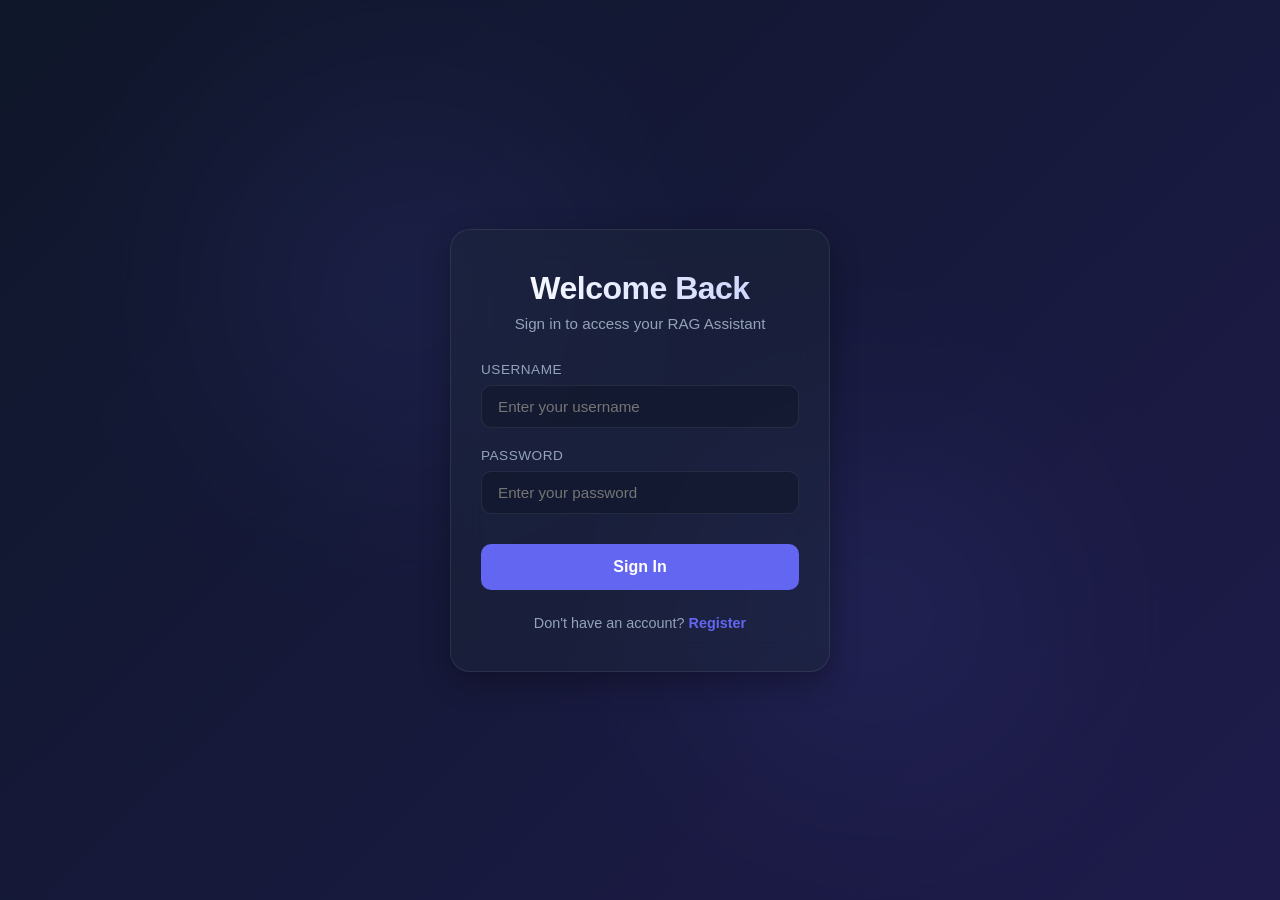
==== frontend/login.html @ 575b79dd "Added metadata filtering functionality" ====
<!DOCTYPE html>
<html lang="en">
<head>
  <meta charset="UTF-8">
  <meta name="viewport" content="width=device-width, initial-scale=1.0">
  <title>Login - RAG AI Assistant</title>
  <style>
    :root {
      --bg-gradient: linear-gradient(135deg, #0f172a 0%, #1e1b4b 100%);
      --glass-bg: rgba(30, 41, 59, 0.45);
      --glass-border: rgba(255, 255, 255, 0.08);
      --text-main: #f8fafc;
      --text-muted: #94a3b8;
      --primary: #6366f1;
      --primary-hover: #4f46e5;
      --error-color: #f87171;
      --success-color: #4ade80;
      --input-bg: rgba(15, 23, 42, 0.6);
    }

    * {
      box-sizing: border-box;
      margin: 0;
      padding: 0;
      font-family: 'Outfit', 'Inter', -apple-system, BlinkMacSystemFont, "Segoe UI", Roboto, sans-serif;
    }

    body {
      background: var(--bg-gradient);
      min-height: 100vh;
      display: flex;
      justify-content: center;
      align-items: center;
      color: var(--text-main);
      overflow: hidden;
      position: relative;
    }

    /* Animated background glows */
    body::before, body::after {
      content: "";
      position: absolute;
      width: 300px;
      height: 300px;
      border-radius: 50%;
      background: var(--primary);
      filter: blur(120px);
      opacity: 0.15;
      z-index: 0;
    }

    body::before {
      top: 15%;
      left: 20%;
    }

    body::after {
      bottom: 15%;
      right: 20%;
    }

    .container {
      position: relative;
      z-index: 1;
      width: 100%;
      max-width: 420px;
      padding: 20px;
    }

    .glass-card {
      background: var(--glass-bg);
      backdrop-filter: blur(16px);
      -webkit-backdrop-filter: blur(16px);
      border: 1px solid var(--glass-border);
      border-radius: 20px;
      padding: 40px 30px;
      box-shadow: 0 10px 30px rgba(0, 0, 0, 0.3);
      text-align: center;
    }

    h2 {
      font-size: 2rem;
      font-weight: 700;
      margin-bottom: 8px;
      letter-spacing: -0.5px;
      background: linear-gradient(to right, #ffffff, #c7d2fe);
      -webkit-background-clip: text;
      -webkit-text-fill-color: transparent;
    }

    .subtitle {
      color: var(--text-muted);
      font-size: 0.95rem;
      margin-bottom: 30px;
    }

    .form-group {
      margin-bottom: 20px;
      text-align: left;
    }

    label {
      display: block;
      font-size: 0.85rem;
      color: var(--text-muted);
      margin-bottom: 8px;
      font-weight: 500;
      text-transform: uppercase;
      letter-spacing: 0.5px;
    }

    input {
      width: 100%;
      padding: 12px 16px;
      background: var(--input-bg);
      border: 1px solid var(--glass-border);
      border-radius: 10px;
      color: var(--text-main);
      font-size: 0.95rem;
      transition: all 0.3s ease;
    }

    input:focus {
      outline: none;
      border-color: var(--primary);
      box-shadow: 0 0 0 3px rgba(99, 102, 241, 0.2);
    }

    .btn {
      width: 100%;
      padding: 14px;
      background: var(--primary);
      border: none;
      border-radius: 10px;
      color: white;
      font-size: 1rem;
      font-weight: 600;
      cursor: pointer;
      transition: all 0.3s ease;
      margin-top: 10px;
    }

    .btn:hover {
      background: var(--primary-hover);
      transform: translateY(-1px);
    }

    .btn:active {
      transform: translateY(0);
    }

    .toggle-text {
      margin-top: 25px;
      font-size: 0.9rem;
      color: var(--text-muted);
    }

    .toggle-link {
      color: var(--primary);
      text-decoration: none;
      font-weight: 600;
      cursor: pointer;
    }

    .toggle-link:hover {
      text-decoration: underline;
    }

    /* Status Alerts */
    .alert {
      padding: 12px;
      border-radius: 10px;
      font-size: 0.9rem;
      margin-bottom: 20px;
      display: none;
      text-align: left;
    }

    .alert-error {
      background: rgba(248, 113, 113, 0.15);
      border: 1px solid rgba(248, 113, 113, 0.3);
      color: var(--error-color);
    }

    .alert-success {
      background: rgba(74, 222, 128, 0.15);
      border: 1px solid rgba(74, 222, 128, 0.3);
      color: var(--success-color);
    }
  </style>
</head>
<body>

  <div class="container">
    <div class="glass-card">
      <h2 id="form-title">Welcome Back</h2>
      <p class="subtitle" id="form-subtitle">Sign in to access your RAG Assistant</p>

      <div id="alert-box" class="alert"></div>

      <form id="auth-form">
        <div class="form-group">
          <label for="username">Username</label>
          <input type="text" id="username" placeholder="Enter your username" required autocomplete="username">
        </div>
        <div class="form-group">
          <label for="password">Password</label>
          <input type="password" id="password" placeholder="Enter your password" required autocomplete="current-password">
        </div>
        <button type="submit" class="btn" id="submit-btn">Sign In</button>
      </form>

      <p class="toggle-text">
        <span id="toggle-desc">Don't have an account?</span>
        <span class="toggle-link" id="toggle-mode-btn">Register</span>
      </p>
    </div>
  </div>

  <script>
    const API_BASE = "http://localhost:8000";
    let isLoginMode = true;

    // Elements
    const formTitle = document.getElementById("form-title");
    const formSubtitle = document.getElementById("form-subtitle");
    const authForm = document.getElementById("auth-form");
    const usernameInput = document.getElementById("username");
    const passwordInput = document.getElementById("password");
    const submitBtn = document.getElementById("submit-btn");
    const toggleDesc = document.getElementById("toggle-desc");
    const toggleModeBtn = document.getElementById("toggle-mode-btn");
    const alertBox = document.getElementById("alert-box");

    // Toggle Mode
    toggleModeBtn.addEventListener("click", () => {
      isLoginMode = !isLoginMode;
      alertBox.style.display = "none";
      authForm.reset();

      if (isLoginMode) {
        formTitle.textContent = "Welcome Back";
        formSubtitle.textContent = "Sign in to access your RAG Assistant";
        submitBtn.textContent = "Sign In";
        toggleDesc.textContent = "Don't have an account?";
        toggleModeBtn.textContent = "Register";
        passwordInput.placeholder = "Enter your password";
      } else {
        formTitle.textContent = "Create Account";
        formSubtitle.textContent = "Sign up to start chatting with your docs";
        submitBtn.textContent = "Register";
        toggleDesc.textContent = "Already have an account?";
        toggleModeBtn.textContent = "Sign In";
        passwordInput.placeholder = "Choose a strong password (min 6 chars)";
      }
    });

    // Form Submit Handler
    authForm.addEventListener("submit", async (e) => {
      e.preventDefault();
      alertBox.style.display = "none";

      const username = usernameInput.value.trim();
      const password = passwordInput.value;

      if (!username || !password) return;

      if (!isLoginMode && password.length < 6) {
        showAlert("error", "Password must be at least 6 characters long.");
        return;
      }

      submitBtn.disabled = true;
      submitBtn.textContent = isLoginMode ? "Signing In..." : "Registering...";

      try {
        const endpoint = isLoginMode ? "/auth/login" : "/auth/register";
        const response = await fetch(`${API_BASE}${endpoint}`, {
          method: "POST",
          headers: {
            "Content-Type": "application/json"
          },
          body: JSON.stringify({ username, password })
        });

        const result = await response.json();

        if (response.ok && result.status === "success") {
          if (isLoginMode) {
            // Save token info
            localStorage.setItem("access_token", result.data.access_token);
            localStorage.setItem("username", result.data.username);
            localStorage.setItem("role", result.data.role);
            
            showAlert("success", "Login successful! Redirecting...");
            setTimeout(() => {
              window.location.href = "index.html";
            }, 1000);
          } else {
            showAlert("success", "Registration successful! You can now log in.");
            setTimeout(() => {
              toggleModeBtn.click(); // Switch to login mode
            }, 1500);
          }
        } else {
          showAlert("error", result.detail || result.message || "An error occurred during authentication.");
        }
      } catch (err) {
        console.error("Auth error:", err);
        showAlert("error", "Failed to connect to the backend server. Please verify it is running.");
      } finally {
        submitBtn.disabled = false;
        submitBtn.textContent = isLoginMode ? "Sign In" : "Register";
      }
    });

    function showAlert(type, message) {
      alertBox.textContent = message;
      alertBox.className = `alert alert-${type}`;
      alertBox.style.display = "block";
    }

    // Direct redirection if already logged in
    document.addEventListener("DOMContentLoaded", () => {
      const token = localStorage.getItem("access_token");
      if (token) {
        window.location.href = "index.html";
      }
    });
  </script>
</body>
</html>
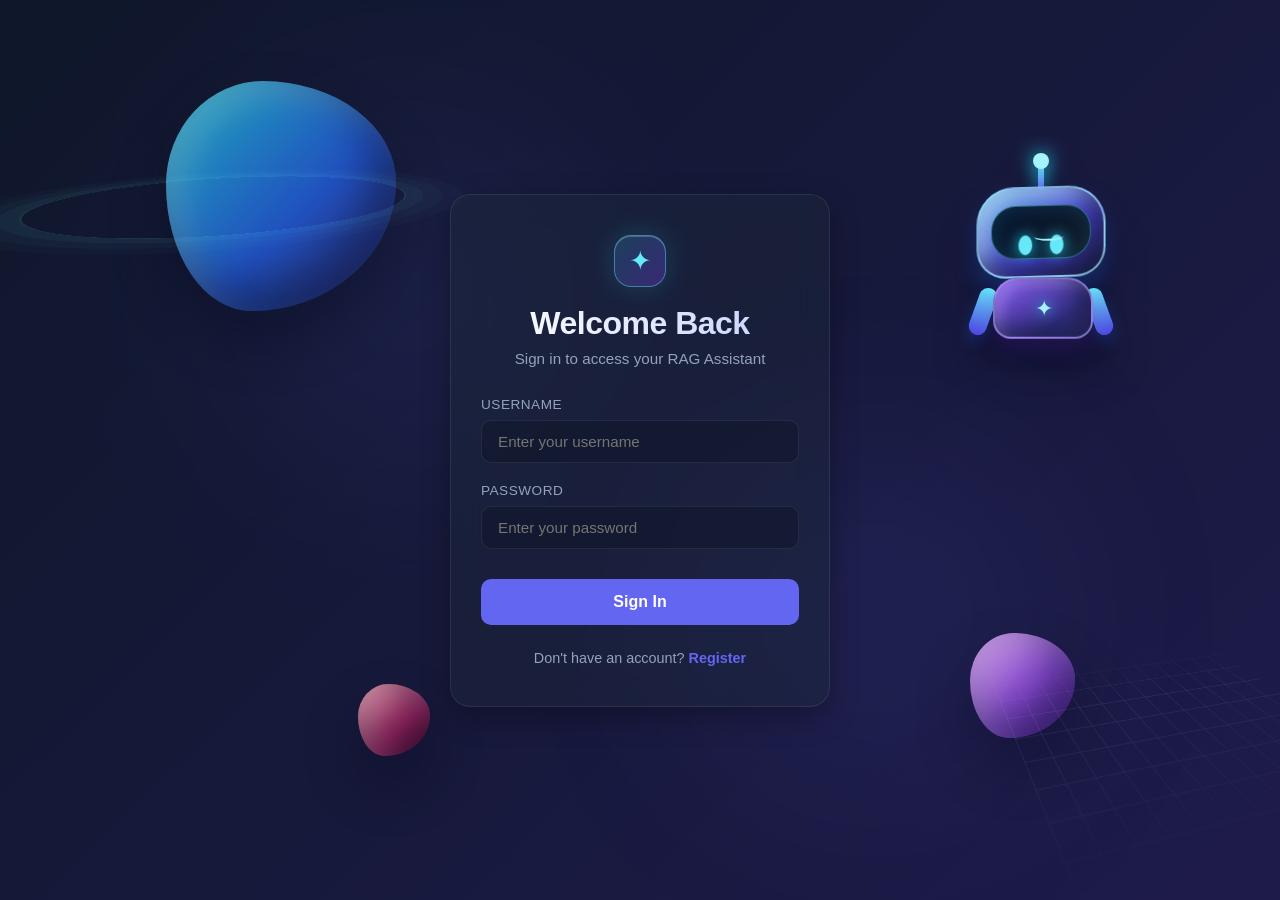
==== commit 58857c86: "Modernize UI and stabilize local startup Co-authored-by: Copilot <223556219+Copilot@users.noreply.gi" ====
--- a/frontend/login.html
+++ b/frontend/login.html
@@ -36,6 +36,293 @@
       position: relative;
     }
 
+    .login-scene {
+      position: fixed;
+      inset: 0;
+      overflow: hidden;
+      pointer-events: none;
+      z-index: 0;
+      perspective: 900px;
+    }
+
+    .login-orb {
+      position: absolute;
+      border-radius: 42% 58% 63% 37% / 45% 44% 56% 55%;
+      transform-style: preserve-3d;
+      box-shadow:
+        inset -22px -25px 42px rgba(2, 6, 23, 0.42),
+        inset 18px 15px 30px rgba(255, 255, 255, 0.22),
+        0 28px 60px rgba(2, 6, 23, 0.42);
+      animation: login-float 12s ease-in-out infinite alternate;
+    }
+
+    .login-orb-main {
+      width: 230px;
+      height: 230px;
+      top: 9%;
+      left: 13%;
+      opacity: 0.75;
+      background: linear-gradient(135deg, #22d3ee 5%, #2563eb 58%, #312e81);
+    }
+
+    .login-orb-small {
+      width: 105px;
+      height: 105px;
+      right: 16%;
+      bottom: 18%;
+      opacity: 0.82;
+      background: linear-gradient(135deg, #f0abfc, #a855f7 58%, #4c1d95);
+      animation-delay: -4s;
+    }
+
+    .login-orb-pink {
+      width: 72px;
+      height: 72px;
+      left: 28%;
+      bottom: 16%;
+      opacity: 0.8;
+      background: linear-gradient(135deg, #fda4af, #db2777 60%, #500724);
+      animation-delay: -8s;
+    }
+
+    .login-ring {
+      position: absolute;
+      width: 350px;
+      height: 350px;
+      left: 4%;
+      top: 3%;
+      border: 1px solid rgba(103, 232, 249, 0.22);
+      border-radius: 50%;
+      transform: rotateX(65deg) rotateZ(-28deg);
+      box-shadow:
+        0 0 0 18px rgba(103, 232, 249, 0.035),
+        0 0 0 38px rgba(103, 232, 249, 0.025),
+        0 0 0 58px rgba(103, 232, 249, 0.015);
+      animation: login-spin 22s linear infinite;
+    }
+
+    .login-grid {
+      position: absolute;
+      right: -40px;
+      bottom: 8%;
+      width: 310px;
+      height: 220px;
+      opacity: 0.22;
+      background-image:
+        linear-gradient(rgba(196, 181, 253, 0.45) 1px, transparent 1px),
+        linear-gradient(90deg, rgba(196, 181, 253, 0.45) 1px, transparent 1px);
+      background-size: 26px 26px;
+      transform: perspective(500px) rotateX(62deg) rotateZ(-12deg);
+      mask-image: linear-gradient(to bottom, transparent, #000 35%, transparent);
+      animation: login-grid-drift 9s ease-in-out infinite alternate;
+    }
+
+    .bot-mascot {
+      position: absolute;
+      right: 12%;
+      top: 18%;
+      width: 170px;
+      height: 190px;
+      transform-style: preserve-3d;
+      animation: bot-hover 4.5s ease-in-out infinite;
+      filter: drop-shadow(0 28px 18px rgba(2, 6, 23, 0.42));
+      pointer-events: auto;
+      cursor: pointer;
+      user-select: none;
+    }
+
+    .bot-mascot::after {
+      content: "";
+      position: absolute;
+      inset: -18px;
+      border: 1px solid rgba(103, 232, 249, 0);
+      border-radius: 46%;
+      transform: scale(0.7);
+      opacity: 0;
+    }
+
+    .bot-mascot.is-excited {
+      animation: bot-excited 0.85s cubic-bezier(.2, .8, .2, 1);
+    }
+
+    .bot-mascot.is-excited::after {
+      animation: bot-ripple 0.85s ease-out;
+    }
+
+    .bot-mascot.is-excited .bot-arm-left {
+      animation: bot-wave-left 0.85s ease-in-out;
+    }
+
+    .bot-mascot.is-excited .bot-arm-right {
+      animation: bot-wave-right 0.85s ease-in-out;
+    }
+
+    .bot-mascot.is-excited .bot-eye {
+      animation: bot-happy-eyes 0.85s ease-in-out;
+    }
+
+    .bot-mascot.is-excited .bot-body::before {
+      animation: bot-heart 0.85s ease-in-out;
+    }
+
+    .bot-antenna {
+      position: absolute;
+      top: 0;
+      left: 82px;
+      width: 6px;
+      height: 28px;
+      border-radius: 6px;
+      background: linear-gradient(#67e8f9, #6366f1);
+      box-shadow: 0 0 16px #22d3ee;
+    }
+
+    .bot-antenna::before {
+      content: "";
+      position: absolute;
+      top: -9px;
+      left: -5px;
+      width: 16px;
+      height: 16px;
+      border-radius: 50%;
+      background: #a5f3fc;
+      box-shadow: 0 0 20px #22d3ee;
+      animation: bot-blink 2s ease-in-out infinite;
+    }
+
+    .bot-head {
+      position: absolute;
+      top: 24px;
+      left: 19px;
+      width: 132px;
+      height: 92px;
+      border: 2px solid rgba(165, 243, 252, 0.65);
+      border-radius: 38px 38px 30px 30px;
+      background: linear-gradient(145deg, rgba(125, 211, 252, 0.9), rgba(79, 70, 229, 0.86) 62%, rgba(30, 27, 75, 0.95));
+      box-shadow: inset -15px -13px 20px rgba(15, 23, 42, 0.5), inset 10px 9px 15px rgba(255, 255, 255, 0.28), 0 14px 25px rgba(37, 99, 235, 0.3);
+      transform: rotateX(8deg) rotateY(-12deg);
+    }
+
+    .bot-face {
+      position: absolute;
+      inset: 17px 13px;
+      border-radius: 25px;
+      background: linear-gradient(135deg, #07152f, #111827);
+      border: 1px solid rgba(103, 232, 249, 0.4);
+      box-shadow: inset 0 0 22px rgba(34, 211, 238, 0.16);
+    }
+
+    .bot-eye {
+      position: absolute;
+      top: 29px;
+      width: 14px;
+      height: 20px;
+      border-radius: 50%;
+      background: #67e8f9;
+      box-shadow: 0 0 15px #22d3ee;
+      animation: bot-blink 3.2s ease-in-out infinite;
+    }
+
+    .bot-eye-left { left: 27px; }
+    .bot-eye-right { right: 27px; animation-delay: 0.1s; }
+
+    .bot-mouth {
+      position: absolute;
+      left: 43px;
+      bottom: 17px;
+      width: 30px;
+      height: 8px;
+      border-bottom: 2px solid #a5f3fc;
+      border-radius: 50%;
+    }
+
+    .bot-body {
+      position: absolute;
+      left: 37px;
+      top: 115px;
+      width: 100px;
+      height: 62px;
+      border: 2px solid rgba(196, 181, 253, 0.5);
+      border-radius: 26px 26px 18px 18px;
+      background: linear-gradient(145deg, #8b5cf6, #312e81 70%);
+      box-shadow: inset -12px -10px 20px rgba(15, 23, 42, 0.5), inset 8px 7px 12px rgba(255, 255, 255, 0.18), 0 12px 20px rgba(76, 29, 149, 0.3);
+      transform: rotateX(8deg);
+    }
+
+    .bot-body::before {
+      content: "✦";
+      position: absolute;
+      left: 40px;
+      top: 17px;
+      color: #a5f3fc;
+      font-size: 22px;
+      text-shadow: 0 0 14px #22d3ee;
+    }
+
+    .bot-arm {
+      position: absolute;
+      top: 125px;
+      width: 18px;
+      height: 49px;
+      border-radius: 15px;
+      background: linear-gradient(#67e8f9, #4f46e5);
+      box-shadow: 0 8px 14px rgba(37, 99, 235, 0.25);
+    }
+
+    .bot-arm-left { left: 18px; transform: rotate(20deg); }
+    .bot-arm-right { right: 18px; transform: rotate(-20deg); }
+
+    @keyframes bot-hover {
+      0%, 100% { transform: translateY(0) rotateY(-8deg) rotateZ(-2deg); }
+      50% { transform: translateY(-16px) rotateY(8deg) rotateZ(2deg); }
+    }
+
+    @keyframes bot-excited {
+      0% { transform: translateY(0) rotateZ(0) scale(1); }
+      25% { transform: translateY(-22px) rotateZ(-8deg) scale(1.08); }
+      50% { transform: translateY(-6px) rotateZ(8deg) scale(1.04); }
+      75% { transform: translateY(-18px) rotateZ(-4deg) scale(1.06); }
+      100% { transform: translateY(0) rotateZ(0) scale(1); }
+    }
+
+    @keyframes bot-ripple {
+      0% { opacity: 0.65; transform: scale(0.7); border-color: rgba(103, 232, 249, 0.65); }
+      100% { opacity: 0; transform: scale(1.35); border-color: rgba(167, 139, 250, 0); }
+    }
+
+    @keyframes bot-wave-left {
+      50% { transform: rotate(48deg) translateY(-8px); }
+    }
+
+    @keyframes bot-wave-right {
+      50% { transform: rotate(-48deg) translateY(-8px); }
+    }
+
+    @keyframes bot-happy-eyes {
+      50% { transform: scaleY(0.2) scaleX(1.2); background: #f0abfc; }
+    }
+
+    @keyframes bot-heart {
+      50% { transform: scale(1.35); color: #f0abfc; text-shadow: 0 0 24px #f0abfc; }
+    }
+
+    @keyframes bot-blink {
+      0%, 44%, 48%, 100% { transform: scaleY(1); opacity: 1; }
+      46% { transform: scaleY(0.12); opacity: 0.6; }
+    }
+
+    @keyframes login-float {
+      0% { transform: translate3d(-16px, 12px, 0) rotate(-9deg) scale(0.94); }
+      100% { transform: translate3d(20px, -20px, 80px) rotate(16deg) scale(1.08); }
+    }
+
+    @keyframes login-spin {
+      to { transform: rotateX(65deg) rotateZ(332deg); }
+    }
+
+    @keyframes login-grid-drift {
+      to { transform: perspective(500px) rotateX(62deg) rotateZ(-5deg) translateY(-16px); }
+    }
+
     /* Animated background glows */
     body::before, body::after {
       content: "";
@@ -61,7 +348,7 @@
 
     .container {
       position: relative;
-      z-index: 1;
+      z-index: 2;
       width: 100%;
       max-width: 420px;
       padding: 20px;
@@ -76,6 +363,25 @@
       padding: 40px 30px;
       box-shadow: 0 10px 30px rgba(0, 0, 0, 0.3);
       text-align: center;
+    }
+
+    .brand-symbol {
+      display: grid;
+      place-items: center;
+      width: 52px;
+      height: 52px;
+      margin: 0 auto 18px;
+      border: 1px solid rgba(103, 232, 249, 0.42);
+      border-radius: 17px;
+      color: #67e8f9;
+      background: linear-gradient(135deg, rgba(34, 211, 238, 0.18), rgba(124, 58, 237, 0.34));
+      box-shadow: 0 0 28px rgba(34, 211, 238, 0.2), inset 0 1px rgba(255, 255, 255, 0.22);
+      font-size: 27px;
+      animation: symbol-pulse 3s ease-in-out infinite;
+    }
+
+    @keyframes symbol-pulse {
+      50% { transform: translateY(-4px) rotate(4deg); box-shadow: 0 0 42px rgba(34, 211, 238, 0.3), inset 0 1px rgba(255, 255, 255, 0.3); }
     }
 
     h2 {
@@ -187,12 +493,46 @@
       border: 1px solid rgba(74, 222, 128, 0.3);
       color: var(--success-color);
     }
+
+    @media (max-width: 700px) {
+      .login-orb-main { left: -80px; top: 3%; }
+      .login-ring { left: -130px; top: -30px; }
+      .login-grid { right: -100px; }
+      .login-orb-small { right: -20px; bottom: 8%; }
+      .bot-mascot { right: -30px; top: 7%; transform: scale(0.7); }
+    }
+
+    @media (prefers-reduced-motion: reduce) {
+      .login-orb, .login-ring, .login-grid, .brand-symbol, .bot-mascot, .bot-eye, .bot-antenna::before { animation: none; }
+    }
   </style>
 </head>
 <body>
 
+  <div class="login-scene" aria-hidden="true">
+    <div class="login-orb login-orb-main"></div>
+    <div class="login-orb login-orb-small"></div>
+    <div class="login-orb login-orb-pink"></div>
+    <div class="login-ring"></div>
+    <div class="login-grid"></div>
+    <div class="bot-mascot">
+      <div class="bot-antenna"></div>
+      <div class="bot-head">
+        <div class="bot-face">
+          <span class="bot-eye bot-eye-left"></span>
+          <span class="bot-eye bot-eye-right"></span>
+          <span class="bot-mouth"></span>
+        </div>
+      </div>
+      <div class="bot-arm bot-arm-left"></div>
+      <div class="bot-arm bot-arm-right"></div>
+      <div class="bot-body"></div>
+    </div>
+  </div>
+
   <div class="container">
     <div class="glass-card">
+      <div class="brand-symbol">✦</div>
       <h2 id="form-title">Welcome Back</h2>
       <p class="subtitle" id="form-subtitle">Sign in to access your RAG Assistant</p>
 
@@ -231,6 +571,14 @@
     const toggleDesc = document.getElementById("toggle-desc");
     const toggleModeBtn = document.getElementById("toggle-mode-btn");
     const alertBox = document.getElementById("alert-box");
+    const botMascot = document.querySelector(".bot-mascot");
+
+    botMascot.addEventListener("click", () => {
+      botMascot.classList.remove("is-excited");
+      void botMascot.offsetWidth;
+      botMascot.classList.add("is-excited");
+      window.setTimeout(() => botMascot.classList.remove("is-excited"), 900);
+    });
 
     // Toggle Mode
     toggleModeBtn.addEventListener("click", () => {
